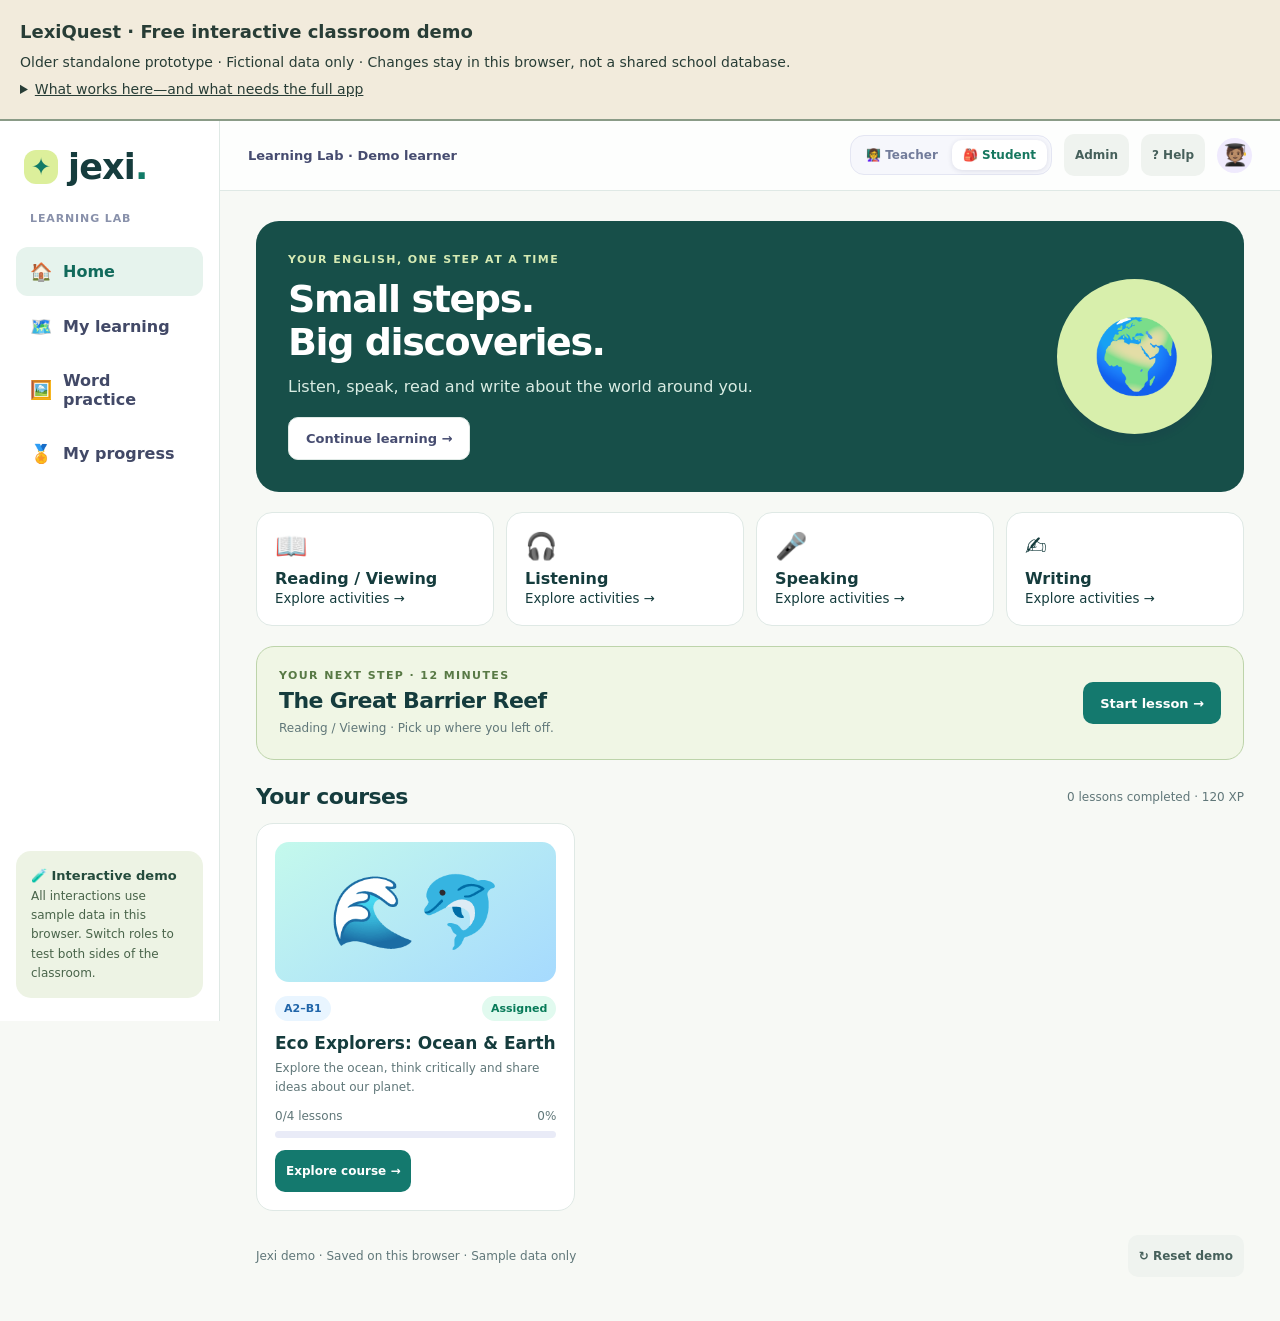
==== index.html @ af7727c8 "Publish standalone LexiQuest educational browser demo" ====
<!doctype html><html lang="en-AU"><head><meta charset="utf-8"><meta name="viewport" content="width=device-width,initial-scale=1"><title>LexiQuest · Free Classroom Demo</title><meta name="description" content="Explore a fictional LexiQuest classroom: create lessons, practise reading and review sample work. Browser-only educational prototype."><meta http-equiv="Content-Security-Policy" content="default-src 'self'; script-src 'self' 'unsafe-inline'; style-src 'self' 'unsafe-inline'; img-src 'self' data:; connect-src 'none'; object-src 'none'; base-uri 'none'; form-action 'none'"><meta name="referrer" content="no-referrer"><link rel="icon" href="data:,"><style>
:root{--ink:#161a42;--muted:#727898;--accent:#6854ed;--lav:#f1edff;--edge:#e8eaf5;--green:#17a67b;--card:#fff;--bg:#f6f8ff;--orange:#f4a640}*{box-sizing:border-box}body{font-family:Inter,ui-sans-serif,system-ui,-apple-system,Segoe UI,Arial,sans-serif;color:var(--ink);background:var(--bg);margin:0}button,input,select,textarea{font:inherit}button{cursor:pointer}button:focus-visible,input:focus-visible,textarea:focus-visible,select:focus-visible{outline:3px solid #9889ff;outline-offset:2px}h1,h2,h3,p{margin:0}h1{font-size:clamp(25px,3vw,36px);line-height:1.14;letter-spacing:-1.2px}h2{font-size:22px;letter-spacing:-.6px}h3{font-size:16px}p{line-height:1.53}.shell{max-width:1340px;min-height:680px;margin:0 auto;display:grid;grid-template-columns:225px minmax(0,1fr);background:#f8f9fe}.sidebar{background:white;border-right:1px solid var(--edge);padding:23px 16px;display:flex;flex-direction:column;gap:22px;min-height:700px}.brand{display:flex;align-items:center;gap:10px;padding:3px 8px}.brandlogo{width:34px;height:34px;display:grid;place-items:center;border-radius:12px;background:linear-gradient(145deg,#5f51fa,#a882ff);color:white;font-weight:900;font-size:24px}.brand strong{font-size:20px;letter-spacing:-.85px}.brand span{color:var(--accent)}.tag{font-size:11px;font-weight:800;letter-spacing:.08em;color:#8991ab;text-transform:uppercase;padding:0 14px}.nav{display:flex;flex-direction:column;gap:6px}.navbtn{width:100%;border:0;background:transparent;color:#424967;border-radius:12px;text-align:left;padding:12px 13px;font-weight:650;display:flex;align-items:center;gap:11px}.navbtn span{font-size:18px}.navbtn.active{background:var(--lav);color:#5444d9}.sidefoot{margin-top:auto;border-radius:15px;padding:15px;background:linear-gradient(160deg,#edf7ff,#eeeaff);font-size:12px;line-height:1.6;color:#595c84}.sidefoot strong{font-size:13px;color:#30346c}.main{min-width:0}.topbar{height:70px;background:#fff;border-bottom:1px solid var(--edge);display:flex;align-items:center;justify-content:space-between;gap:10px;padding:12px 28px}.topname{font-weight:700;color:#464c70}.rolezone{display:flex;align-items:center;gap:12px}.switch{display:flex;gap:3px;padding:4px;border:1px solid #e4e6f3;border-radius:14px;background:#f6f7fc}.switch button{border:0;background:transparent;border-radius:10px;padding:8px 11px;font-size:12px;font-weight:800;color:#727c9b}.switch button.on{background:white;box-shadow:0 1px 5px #20224f1f;color:var(--accent)}.avatar{background:#efeafd;border-radius:50%;width:35px;height:35px;display:grid;place-items:center;font-size:21px}.content{padding:25px 28px 42px}.sub{color:var(--muted);font-size:13px;margin-top:7px}.sectionhead{display:flex;justify-content:space-between;align-items:center;gap:10px;margin:24px 0 14px}.pill{display:inline-flex;gap:5px;align-items:center;font-size:11px;font-weight:850;border-radius:999px;padding:6px 9px;background:#f0edff;color:#5e4fdb}.pill.green{background:#e1faef;color:#087b59}.pill.orange{background:#fff2d6;color:#9b640c}.pill.blue{background:#e9f5ff;color:#2166aa}.btn{border:0;border-radius:12px;background:var(--accent);color:white;font-weight:800;padding:12px 16px;font-size:13px;display:inline-flex;gap:7px;align-items:center;justify-content:center}.btn.secondary{color:#534ac6;background:#ebe8ff}.btn.ghost{color:#595c87;background:#f0f2fa}.btn.plain{background:white;color:#464c70;border:1px solid var(--edge)}.btn.green{background:#16ad82}.btn.small{padding:9px 11px;font-size:12px;border-radius:10px}.btn:disabled{opacity:.5;cursor:not-allowed}.actions{display:flex;align-items:center;gap:7px;flex-wrap:wrap}.grid{display:grid;grid-template-columns:repeat(3,minmax(0,1fr));gap:15px}.grid.two{grid-template-columns:repeat(2,minmax(0,1fr))}.card{background:white;border:1px solid var(--edge);border-radius:20px;padding:18px;box-shadow:0 6px 16px #19245707}.hero{display:grid;grid-template-columns:1fr auto;gap:16px;align-items:center;overflow:hidden;min-height:193px;padding:26px 30px;border-radius:22px;background:linear-gradient(110deg,#5446cd,#6a68fa 56%,#8c9fff);color:white;position:relative}.hero h1{max-width:520px}.hero p{color:#e9eaff;margin:10px 0 18px;max-width:480px}.hero.art{background:linear-gradient(105deg,#075e80,#2379ae 60%,#70c2d5)}.hero .scene{font-size:80px;letter-spacing:-17px;filter:drop-shadow(0 8px 2px #2023531a);padding-right:13px}.metrics{display:grid;grid-template-columns:repeat(4,minmax(0,1fr));gap:12px;margin-top:15px}.metric{padding:16px;background:white;border:1px solid var(--edge);border-radius:17px}.metric strong{display:block;font-size:24px;letter-spacing:-.8px;margin-top:8px}.metric small{font-size:12px;color:var(--muted)}.c-visual{height:122px;border-radius:14px;display:flex;justify-content:center;align-items:center;font-size:70px;gap:4px;margin-bottom:14px;overflow:hidden}.c-visual.marine{background:linear-gradient(145deg,#c4f9ec,#a6dafe)}.c-visual.city{background:linear-gradient(145deg,#ffe7bf,#fdd3e2)}.c-visual.space{background:linear-gradient(145deg,#cbd2ff,#e1c4f5)}.c-visual.jungle{background:linear-gradient(145deg,#cbf6c8,#acf1f6)}.course-card h3{font-size:17px}.course-card p{font-size:12px;color:var(--muted);margin:6px 0 13px;min-height:36px}.bar{height:7px;border-radius:9px;background:#e9ebf7;overflow:hidden}.bar span{display:block;height:100%;background:linear-gradient(90deg,#20c39a,#5ed9c2);border-radius:9px}.row{display:flex;align-items:center;justify-content:space-between;gap:12px}.stack{display:flex;flex-direction:column;gap:12px}.unit{padding:16px 18px;border-radius:17px;background:white;border:1px solid var(--edge)}.unithead{display:flex;align-items:center;justify-content:space-between;gap:10px}.lessonrow{display:flex;align-items:center;gap:12px;padding:12px 0;border-top:1px solid #eff0f8}.lessonrow:first-of-type{margin-top:10px}.glyph{width:43px;height:43px;border-radius:13px;background:#f0ecff;display:grid;place-items:center;font-size:23px;flex:none}.lessonrow .meta{flex:1;min-width:0}.meta strong{display:block;font-size:13px}.meta small{font-size:11px;color:var(--muted)}.field{display:flex;flex-direction:column;gap:5px;font-size:12px;color:#434c76;font-weight:800}.field input,.field select,.field textarea{width:100%;border:1px solid #dfe3f0;border-radius:11px;background:white;color:#182044;padding:10px 11px;min-height:41px;font-weight:500}.field textarea{min-height:110px;resize:vertical;line-height:1.55}.formgrid{display:grid;grid-template-columns:repeat(2,minmax(0,1fr));gap:13px}.field.wide{grid-column:1/-1}.notice{background:#edf8ff;border:1px solid #c9eafb;padding:12px 15px;border-radius:12px;font-size:12px;color:#2f6282;line-height:1.55}.notice.warn{background:#fff8ea;border-color:#fee7b8;color:#8c622e}.answer{width:100%;display:flex;align-items:center;gap:12px;text-align:left;border:1.5px solid #e4e6f2;background:white;padding:13px;border-radius:13px;color:#353d69;font-weight:600}.answer.active{border-color:#6854ed;background:#f2efff}.answer.done.good{border-color:#0eaa80;background:#dff9ef}.answer.done.bad{border-color:#e78b83;background:#fff0ef}.letter{width:28px;height:28px;display:grid;place-items:center;background:#f1f1f9;border-radius:9px;flex:none;font-size:12px;font-weight:900}.reading{background:#fff;border:1px solid var(--edge);border-radius:19px;padding:22px;font-size:15px;line-height:1.9;color:#3d4568}.reading p{margin-top:12px}.skilltag{font-size:11px;color:#747a95;font-weight:800}.timeline{display:flex;gap:7px;align-items:center;flex-wrap:wrap}.node{display:flex;align-items:center;gap:8px;padding:8px;border-radius:12px;background:#f6f6ff;font-size:12px;font-weight:700}.node .number{width:23px;height:23px;display:grid;place-items:center;border-radius:50%;background:#ccc7ff;color:#3f339f}.node.complete .number{background:#3ac995;color:white}.vocab{border:0;background:white;border-radius:16px;box-shadow:0 4px 12px #14234a08;padding:10px;text-align:center;min-height:145px;display:flex;flex-direction:column;align-items:center;gap:8px;color:#242e57}.vocab .pic{font-size:60px;width:100%;border-radius:12px;display:grid;place-items:center;height:95px;background:linear-gradient(145deg,#e2fbf7,#f0eaff)}.vocab strong{font-size:13px}.vocab:focus-visible{outline:3px solid #8e87ff}.choiceWords{display:grid;grid-template-columns:repeat(2,minmax(0,1fr));gap:9px}.matchwrap{display:grid;grid-template-columns:1fr 1fr;gap:18px}.matchwrap button{width:100%;margin-bottom:9px}.matchwrap .vocab{height:98px;min-height:98px}.matchwrap .vocab .pic{font-size:45px;height:65px}.matchwrap button.selected{outline:3px solid #7d6cf7;background:#efeaff}.matchwrap button.matched{opacity:.45;pointer-events:none}.feedback{padding:15px;border-radius:14px;background:#e6faf0;color:#087654;border:1px solid #c3f1d8;font-weight:700;font-size:13px}.feedback.warn{background:#fff4e9;border-color:#ffe0b8;color:#925514}.tablewrap{overflow:auto}.datatable{border-collapse:collapse;width:100%;font-size:12px}.datatable td,.datatable th{text-align:left;padding:11px;border-bottom:1px solid #edf0f7}.datatable th{color:#8891ae;font-size:11px}.blank{padding:26px;text-align:center;border-radius:17px;background:#f6f8ff;color:var(--muted);font-size:13px}.banner{padding:13px 16px;border-radius:14px;background:#fff7e9;border:1px solid #ffe4b8;color:#95682f;font-size:12px;line-height:1.55;margin-bottom:17px}.smalltext{font-size:12px;color:var(--muted)}.demoGuide{padding:13px 16px;background:#eaf9f3;color:#16684b;border-radius:14px;font-size:13px;margin-bottom:15px}.lesson-columns{grid-template-columns:minmax(0,1.1fr) minmax(0,1fr)}.showmobile{display:none}@media(max-width:900px){.lesson-columns{grid-template-columns:minmax(0,1fr)}.shell{grid-template-columns:minmax(0,1fr);width:100%;max-width:100vw}.topname{min-width:0;overflow:hidden;text-overflow:ellipsis;white-space:nowrap}.sidebar,.main,.topbar,.content{min-width:0}.sidebar{min-height:unset;padding:11px 15px;gap:8px}.sidebar .brand{display:none}.sidebar .tag,.sidebar .sidefoot{display:none}.nav{flex-direction:row;overflow-x:auto;gap:5px}.navbtn{white-space:nowrap;width:auto;padding:10px}.topbar{padding:10px 15px;height:auto;min-height:61px}.content{padding:18px 15px}.grid{grid-template-columns:repeat(2,minmax(0,1fr))}.hero{padding:21px}.hero .scene{font-size:52px}.metrics{grid-template-columns:repeat(2,minmax(0,1fr))}}@media(max-width:520px){.grid,.grid.two,.formgrid{grid-template-columns:1fr}.hero{grid-template-columns:1fr}.hero .scene{display:none}.switch button{padding:7px}.topname{font-size:12px}.content{padding:15px 12px}.metric{padding:12px}.sectionhead{align-items:flex-start}.matchwrap{gap:8px}.rolezone{gap:7px}.topbar{padding:9px}.navbtn{font-size:12px}}@media(prefers-reduced-motion:reduce){*,*:before,*:after{scroll-behavior:auto!important;animation:none!important;transition:none!important}}

:root{--ink:#153c3d;--muted:#607779;--accent:#14796e;--lav:#e1f2ec;--edge:#dfe9e5;--bg:#f4f7f3}body{background:#edf2ed}.shell{max-width:1600px;min-height:100vh;background:#f7f9f5;grid-template-columns:220px minmax(0,1fr)}.sidebar{background:#fff;position:sticky;top:0;height:100vh;min-height:0}.brand strong{font-size:35px}.brandlogo{background:#dcef9b;color:#244d42;border-radius:12px}.brand span{color:#117b67}.navbtn.active{color:#116a5b;background:#e6f3ed}.navbtn{padding:14px}.content{max-width:1250px;margin:auto;padding:30px 36px}.topbar{background:#ffffffc9}.card,.unit,.metric{box-shadow:none;border-radius:17px}.hero,.hero.art{background:#174f49;border-radius:23px;min-height:235px;padding:32px}.hero h1{font-size:38px;max-width:570px;letter-spacing:-1.4px}.hero p{color:#d9ece3}.hero .scene{background:#d8efac;border-radius:50%;width:155px;height:155px;display:grid;place-items:center;font-size:72px;letter-spacing:-17px}.btn{border-radius:10px;padding:13px 17px;min-height:42px}.btn.secondary{background:#e4f1e9;color:#175f50}.btn.ghost{background:#eff3ef;color:#46605b}.btn.green{background:#197b64}.pill{background:#e8eee1;color:#416041}.course-card{overflow:hidden}.c-visual{height:140px}.sub{font-size:14px}.answer{margin-bottom:9px}.answer.active{background:#e9f6ec;border-color:#208471}.metric strong{font-size:27px}.sidefoot{background:#edf3e4;color:#49644a}.sidefoot strong{color:#244b3c}.switch button.on{color:#16775f}.learning-next{margin:20px 0;padding:22px;border:1px solid #bdd4aa;background:#f0f6e5;border-radius:18px}.learning-next h2{margin:6px 0}.skill-grid{display:grid;grid-template-columns:repeat(4,1fr);gap:12px;margin:20px 0}.skill-card{padding:18px;border:1px solid var(--edge);border-radius:16px;background:white;text-align:left;color:var(--ink)}.skill-card b{display:block;margin-top:8px}.skill-card span{font-size:26px}.audio-panel{padding:16px;margin-top:15px;border-radius:14px;background:#edf3e8}.audio-panel select{max-width:100%}.topname{font-size:13px}.help-dialog{max-width:570px;border:0;border-radius:22px;padding:28px;box-shadow:0 20px 70px #1235}.help-dialog::backdrop{background:#132d3a80}.help-dialog li{margin:15px 0;line-height:1.5}.reading.big{font-size:20px}.admin-form{margin:20px 0}.rolezone{flex-wrap:wrap}.bread{font-size:12px;color:#647b70;margin-bottom:17px}.filter{margin:16px 0;max-width:430px}button:hover{filter:brightness(.97)}.step-label{font-size:11px;letter-spacing:1.4px;font-weight:800;color:#587945;text-transform:uppercase}@media(max-width:900px){.shell{grid-template-columns:1fr}.sidebar{position:static;height:auto}.content{padding:20px}.hero h1{font-size:30px}.skill-grid{grid-template-columns:repeat(2,1fr)}.topbar{flex-wrap:wrap}.rolezone{gap:4px}.hero .scene{width:110px;height:110px;font-size:50px}}@media(max-width:520px){.content{padding:16px}.hero{padding:23px}.hero .scene{display:none}.rolezone{width:100%;justify-content:space-between}.hero h1{font-size:28px}.row{flex-wrap:wrap}.skill-card{padding:13px}} 
</style></head><body><header class="pages-notice"><strong>LexiQuest · Free interactive classroom demo</strong><p>Older standalone prototype · Fictional data only · Changes stay in this browser, not a shared school database.</p><details><summary>What works here—and what needs the full app</summary><p>Try Student, Teacher and Admin modes, create lessons, complete activities, assign courses and review sample work. Role switching is a simulation, not secure sign-in.</p><p>This version does not include the newer guided-paragraph reader, Listening Lab podcasts, translated Conversation or Live Arena. Real accounts, cross-device results, live multiplayer, recording uploads and premium AI voices require the separate server-backed app.</p><p>Do not enter real student names, passwords, private articles or recordings. Device narration depends on your browser and installed voices; some device voices may use online processing. GitHub may log visits. Reset demo clears this demo's saved browser data.</p></details></header><style>.pages-notice{padding:18px max(20px,calc((100vw - 1280px)/2));background:#f2ebdc;color:#283d36;border-bottom:2px solid #8a9b87;font:14px/1.55 system-ui,sans-serif}.pages-notice strong{font-size:18px}.pages-notice p{margin:6px 0}.pages-notice summary{cursor:pointer;text-decoration:underline}.pages-notice details{max-width:1000px}.pages-notice summary:focus-visible{outline:3px solid #335e4e;outline-offset:3px}</style><div id="app"></div><script>
(()=>{
const root=document.getElementById('app');const key='jexi-learning-demo-v2';const newId=()=>Math.random().toString(36).slice(2,10);const safe=s=>String(s??'').replace(/[&<>"']/g,c=>({'&':'&amp;','<':'&lt;','>':'&gt;','"':'&quot;',"'":'&#39;'}[c]));
const strand={reading:{icon:'📖',name:'Reading / Viewing',color:'#e7e8ff'},listening:{icon:'🎧',name:'Listening',color:'#e2f6ff'},speaking:{icon:'🎤',name:'Speaking',color:'#ffe5ed'},writing:{icon:'✍️',name:'Writing',color:'#fff0d9'}};
const initial=()=>({role:'student',view:'home',courseId:'eco',editorId:null,createCourse:false,createUnit:false,lessonId:null,choice:null,submittedFeedback:'',showTranscript:false,flashIndex:0,flip:false,matchWord:null,matchDone:[],matchMessage:'',xp:120,courses:[{id:'eco',title:'Eco Explorers: Ocean & Earth',level:'A2–B1',description:'Explore the ocean, think critically and share ideas about our planet.',theme:'marine',art:'🌊🐬',published:true,assigned:true,due:'',units:[{id:'sea',title:'Discover the Blue Planet',lessons:[{id:'reef',title:'The Great Barrier Reef',strand:'reading',minutes:12,body:'The Great Barrier Reef is off the coast of Queensland, Australia. It is home to thousands of different marine animals. Coral reefs provide food and shelter for fish and other sea creatures. However, pollution and rising sea temperatures can damage coral. Communities and scientists are working together to protect this important habitat.',question:'Why is the Great Barrier Reef important to sea animals?',options:['It provides food and shelter.','It makes the ocean colder.','It contains many roads.','It prevents all storms.'],answer:0,source:'Teacher-written sample'},{id:'listen',title:'Ocean News: Listen & Respond',strand:'listening',minutes:8,body:'Good morning, this is Ocean News. A group of local students helped clean a beach on Saturday. They collected plastic bottles and bags. The students hope to protect turtles and seabirds. They plan to return next month with more volunteers.',question:'What did the students collect?',options:['Plastic bottles and bags.','Books and computers.','Shells for a museum.','Fish for dinner.'],answer:0,source:'Teacher-written sample'}]},{id:'voices',title:'Speak Up for Our World',lessons:[{id:'speak',title:'Pitch an Ocean Solution',strand:'speaking',minutes:10,body:'Imagine your school wants to reduce plastic waste. Prepare a one-minute spoken recommendation. Say what should change, give two reasons and explain how students can help. Practise aloud with a partner or teacher.',question:'What would you recommend to reduce plastic waste?',options:[],answer:0,source:'Teacher-written sample'},{id:'write',title:'Write a Persuasive Message',strand:'writing',minutes:15,body:'Write 80–120 words to persuade a friend to protect marine life. Include your main idea, at least two reasons, an example and a concluding sentence.',question:'Write your message below.',options:[],answer:0,source:'Teacher-written sample'}]}]},{id:'town',title:'Everyday English: Around Town',level:'A1–A2',description:'Public transport, asking for directions and everyday communication.',theme:'city',art:'🚆🏙️',published:false,assigned:false,due:'',units:[{id:'townu',title:'Finding Your Way',lessons:[{id:'transport',title:'Read a Transport Notice',strand:'reading',minutes:8,body:'The city bus leaves the station at 8:30 in the morning. Please wait behind the yellow line. Tickets are available at the machine. Ask the driver if you need help.',question:'Where can passengers buy tickets?',options:['At the ticket machine.','Inside a supermarket.','On a school desk.','At the swimming pool.'],answer:0,source:'Teacher-written sample'}]}]}],results:[],vocabSeen:[],feedback:null});
let s=initial();try{const x=JSON.parse(localStorage.getItem(key));if(x&&Array.isArray(x.courses)){s={...initial(),...x,role:'student',view:'home',choice:null,editorId:null}}}catch{}
const store=()=>{try{localStorage.setItem(key,JSON.stringify({...s,choice:null,editorId:null,createCourse:false,createUnit:false,submittedFeedback:''}))}catch{}};
const activeCourse=()=>s.courses.find(x=>x.id===s.courseId)||s.courses[0];const flat=c=>c.units.flatMap(u=>u.lessons.map(l=>({...l,unitId:u.id,unitTitle:u.title})));const activeLesson=()=>s.courses.flatMap(flat).find(l=>l.id===s.lessonId);const rFor=id=>s.results.find(r=>r.lessonId===id);const countLessons=()=>s.courses.reduce((sum,c)=>sum+flat(c).length,0);const assigned=()=>s.courses.filter(c=>c.assigned&&c.published);const doneCount=()=>s.results.filter(r=>r.kind==='quiz'||r.kind==='submission').length;
const pill=(x,cls='')=>`<span class="pill ${cls}">${x}</span>`;
let navItems=()=>s.role==='teacher'?[['dashboard','🏠','Overview'],['courses','🧩','Course Studio'],['assign','📬','Assignments'],['reports','📊','Reports'],['vocab','🖼️','Visual Words']]:[['home','🏠','My Home'],['mycourses','🗺️','My Courses'],['vocab','🖼️','Picture Lab'],['progress','🏅','My Progress']];
function render(){store();root.innerHTML=`<div class="shell"><aside class="sidebar"><div class="brand"><span class="brandlogo">✦</span><strong>jexi<span>.</span></strong></div><div class="tag">${s.role==='teacher'?'Teacher studio':'Student adventure'}</div><nav class="nav" aria-label="Primary">${navItems().map(([id,icon,label])=>`<button class="navbtn ${s.view===id?'active':''}" data-action="nav" data-id="${id}"><span aria-hidden="true">${icon}</span>${label}</button>`).join('')}</nav><div class="sidefoot"><strong>🧪 Interactive demo</strong><div>All interactions use sample data in this browser. Switch roles to test both sides of the classroom.</div></div></aside><main class="main"><header class="topbar"><span class="topname">${s.role==='teacher'?'🏫 Year 9 EAL/D · Demo class':'✨ Your learning adventure'}</span><div class="rolezone"><div class="switch" aria-label="Switch demo role"><button class="${s.role==='teacher'?'on':''}" data-action="role" data-id="teacher">👩‍🏫 Teacher</button><button class="${s.role==='student'?'on':''}" data-action="role" data-id="student">🎒 Student</button></div><button class="btn ghost small" data-action="role" data-id="admin">Admin</button><button class="btn ghost small" data-action="help">? Help</button><span class="avatar" aria-hidden="true">${s.role==='teacher'?'👩🏽‍🏫':'🧑🏽‍🎓'}</span></div></header><div class="content">${page()}<div class="sectionhead"><small class="smalltext">LexiQuest interactive prototype · Not connected to real student accounts</small><button class="btn ghost small" data-action="reset">↻ Reset demo</button></div></div></main></div>`}
function page(){if(s.editorId!==null&&s.role==='teacher')return editor();if(s.lessonId!==null&&s.role==='student')return player();return s.role==='admin'?adminPage():s.role==='teacher'?({dashboard:teacherHome,courses:teacherCourses,assign:teacherAssign,reports:teacherReports,vocab:teacherVocab}[s.view]||teacherCourses)():({home:studentHome,mycourses:studentCourses,vocab:studentVocab,progress:studentProgress}[s.view]||studentHome)()}
function teacherHome(){return `<div class="hero"><div><h1>Build lessons that come alive.</h1><p>Turn real topics into reading, listening, speaking and writing missions—then see every learner's progress.</p><button class="btn plain" data-action="nav" data-id="courses">Open Course Studio →</button></div><div class="scene" aria-hidden="true">📘✨🎨</div></div><div class="metrics"><div class="metric"><small>Courses</small><strong>${s.courses.length}</strong></div><div class="metric"><small>Lessons</small><strong>${countLessons()}</strong></div><div class="metric"><small>Assigned</small><strong>${assigned().length}</strong></div><div class="metric"><small>Student submissions</small><strong>${s.results.filter(r=>r.kind!=='picture').length}</strong></div></div><div class="sectionhead"><h2>Quick start</h2></div><div class="grid"><div class="card"><div class="glyph">🧩</div><h3>Build a course</h3><p class="sub">Create units and import or write lessons.</p><button class="btn secondary small" data-action="nav" data-id="courses">Design a course</button></div><div class="card"><div class="glyph">📬</div><h3>Assign a course</h3><p class="sub">Publish a learning journey to your class.</p><button class="btn secondary small" data-action="nav" data-id="assign">Set assignments</button></div><div class="card"><div class="glyph">📊</div><h3>Assess learning</h3><p class="sub">Review quiz scores and teacher-marked work.</p><button class="btn secondary small" data-action="nav" data-id="reports">Open reports</button></div></div>`}
function courseTile(c,student=false){const count=flat(c).length;const complete=flat(c).filter(l=>!!rFor(l.id)).length;const prog=count?Math.round(complete/count*100):0;return `<div class="card course-card"><div class="c-visual ${safe(c.theme)}" aria-hidden="true">${safe(c.art)}</div><div class="row">${pill(safe(c.level),'blue')}${pill(c.assigned?'Assigned':c.published?'Published':'Draft',c.assigned?'green':'orange')}</div><h3 style="margin-top:12px">${safe(c.title)}</h3><p>${safe(c.description)}</p>${student?`<div class="row"><small class="smalltext">${complete}/${count} lessons</small><small class="smalltext">${prog}%</small></div><div class="bar" style="margin:8px 0 12px"><span style="width:${prog}%"></span></div>`:`<p class="smalltext" style="min-height:0">${c.units.length} units · ${count} lessons</p>`}<button class="btn ${student?'':'secondary'} small" data-action="${student?'openstudent':'opencourse'}" data-id="${safe(c.id)}">${student?'Explore course':'Edit course'} →</button></div>`}
function teacherCourses(){const c=activeCourse();return `<div class="row" style="flex-wrap:wrap"><div><h1>Course Studio</h1><p class="sub">Plan a complete, four-strand English learning journey.</p></div><button class="btn" data-action="togglecreate">＋ New course</button></div>${s.createCourse?`<section class="card" style="margin-top:18px"><h3>Create a course</h3><div class="formgrid" style="margin-top:15px"><label class="field">Course title<input id="courseTitle" placeholder="e.g. English for Everyday Life"></label><label class="field">Target level<select id="courseLevel"><option>A1–A2</option><option selected>A2–B1</option><option>B1–B2</option></select></label><label class="field wide">Brief description<input id="courseDesc" placeholder="What will learners achieve?"></label></div><div class="actions" style="margin-top:14px"><button class="btn" data-action="createcourse">Create course</button><button class="btn ghost" data-action="togglecreate">Cancel</button></div></section>`:''}<div class="sectionhead"><h2>Your courses</h2>${pill(s.courses.length+' total')}</div><div class="grid">${s.courses.map(c=>courseTile(c)).join('')}</div><div class="sectionhead"><h2>Editing: ${safe(c.title)}</h2><div class="actions">${pill(safe(c.level),'blue')}<button class="btn secondary small" data-action="newunit">＋ Add unit</button><button class="btn ${c.assigned?'ghost':'green'} small" data-action="assigncourse" data-id="${safe(c.id)}">${c.assigned?'Assigned ✓':'Publish & assign'}</button></div></div>${s.createUnit?`<div class="card" style="margin-bottom:13px"><label class="field">Unit title<input id="unitTitle" placeholder="e.g. Tell Your Story"></label><div class="actions" style="margin-top:10px"><button class="btn small" data-action="saveunit">Add unit</button><button class="btn ghost small" data-action="newunit">Cancel</button></div></div>`:''}<div class="stack">${c.units.map((u,i)=>`<div class="unit"><div class="unithead"><div><h3>Unit ${i+1} · ${safe(u.title)}</h3><p class="smalltext">${u.lessons.length} lesson${u.lessons.length!==1?'s':''}</p></div><button class="btn secondary small" data-action="newlesson" data-id="${safe(u.id)}">＋ Lesson</button></div>${u.lessons.map(l=>lessonRow(l,true)).join('')||'<p class="smalltext" style="margin-top:10px">Add the first lesson to this unit.</p>'}</div>`).join('')||'<div class="blank">Create a unit to start building lessons.</div>'}</div>`}
function lessonRow(l,teacher=false){const t=strand[l.strand]||strand.reading;const result=rFor(l.id);return `<div class="lessonrow"><div class="glyph" style="background:${t.color}">${t.icon}</div><div class="meta"><strong>${safe(l.title)}</strong><small>${t.name} · ${l.minutes||10} min${result?' · Completed ✓':''}</small></div>${teacher?`<button class="btn ghost small" data-action="editlesson" data-id="${safe(l.id)}">Edit →</button>`:`<button class="btn small ${result?'secondary':''}" data-action="startlesson" data-id="${safe(l.id)}">${result?'Review':'Start'} →</button>`}</div>`}
function teacherAssign(){return `<h1>Assign courses</h1><p class="sub">Publish a complete sequence of lessons to Year 9 EAL/D.</p><div class="banner" style="margin-top:18px">Assignment settings in this demo apply to the demonstration class. This demo uses one shared practice learner. Admin rosters are examples and do not create real accounts.</div><div class="stack">${s.courses.map(c=>`<div class="card"><div class="row" style="flex-wrap:wrap"><div><h3>${safe(c.art)} ${safe(c.title)}</h3><p class="sub">${flat(c).length} lessons · ${safe(c.level)} · ${c.assigned?'Visible to the student':'Not yet assigned'}</p></div>${pill(c.assigned?'Live in student view':'Draft',c.assigned?'green':'orange')}</div><div class="actions" style="margin-top:14px"><label class="field">Optional due date<input type="date" id="due-${safe(c.id)}" value="${safe(c.due||'')}"></label><button class="btn small ${c.assigned?'ghost':'green'}" data-action="assigncourse" data-id="${safe(c.id)}">${c.assigned?'Unassign course':'Publish & assign'}</button></div></div>`).join('')}</div>`}
function teacherReports(){const rr=s.results.filter(r=>r.kind!=='picture');const pending=rr.filter(r=>r.kind==='submission'&&!r.mark);const scored=rr.filter(r=>r.kind==='quiz');const pct=scored.length?Math.round(scored.reduce((a,r)=>a+r.score,0)/scored.length):0;return `<h1>Teacher reports</h1><p class="sub">One demonstration learner · class-scoped course evidence.</p><div class="metrics"><div class="metric"><small>Lesson attempts</small><strong>${rr.length}</strong></div><div class="metric"><small>Quiz accuracy</small><strong>${pct}%</strong></div><div class="metric"><small>Awaiting feedback</small><strong>${pending.length}</strong></div><div class="metric"><small>Picture practice</small><strong>${s.results.filter(r=>r.kind==='picture').length}</strong></div></div><div class="sectionhead"><h2>Student work and assessment</h2></div>${rr.length?rr.map(r=>{const l=s.courses.flatMap(flat).find(x=>x.id===r.lessonId);return `<div class="card" style="margin-bottom:12px"><div class="row"><div><h3>${strand[l?.strand]?.icon||'📖'} ${safe(l?.title||'Lesson')}</h3><p class="sub">${r.kind==='quiz'?'Auto-scored quiz · '+r.score+'%':'Submitted work · '+(r.mark?'Teacher marked':'Needs teacher feedback')}</p></div>${pill(r.kind==='quiz'?r.score+'%':r.mark||'Pending',r.kind==='quiz'||r.mark==='Achieved'?'green':'orange')}</div>${r.kind==='submission'?`<p style="font-size:13px;margin-top:13px;padding:13px;border-radius:12px;background:#f6f7ff;white-space:pre-wrap">${safe(r.text)}</p><label class="field" style="margin-top:12px">Teacher judgement<select id="mark-${safe(r.lessonId)}">${['Achieved','Developing','Needs support'].map(v=>`<option ${r.mark===v?'selected':''}>${v}</option>`).join('')}</select></label><label class="field" style="margin-top:10px">Evidence note<input id="note-${safe(r.lessonId)}" placeholder="Strengths, next steps, oral observation ..." value="${safe(r.note||'')}"></label><div class="actions" style="margin-top:12px"><button class="btn small" data-action="mark" data-id="${safe(r.lessonId)}">Save teacher judgement</button></div>${l?.strand==='speaking'?`<div class="notice warn" style="margin-top:10px">Typed reflection alone is not evidence of spoken language. Observe the oral task before marking speaking proficiency.</div>`:''}`:`<p class="smalltext" style="margin-top:10px">Selected: ${safe(l?.options[r.choice]||'')} · Correct: ${safe(l?.options[l?.answer]||'')} · ${r.score===100?'Correct':'Needs support'}</p>`}</div>`}).join(''):'<div class="blank">No student work yet. Switch to Student, complete a lesson, then return here to review it.</div>'}`}
const words=[['ocean','🌊','a very large area of salt water'],['habitat','🌳','the natural home of an animal or plant'],['coral','🪸','a sea animal that forms colourful reefs'],['protect','🛡️','to keep someone or something safe']];
function teacherVocab(){return `<h1>Visual Word Bank</h1><p class="sub">Teacher-approved visual cues help learners connect words with meaning.</p><div class="notice" style="margin:18px 0">This chat demo includes curated illustrations and student picture practice. These visual cues are included in this demo; custom uploads are not enabled.</div><div class="grid">${words.map(([w,im,meaning])=>`<div class="card"><div class="c-visual marine" style="font-size:61px">${im}</div><h3>${w}</h3><p class="sub">${meaning}</p>${pill('✓ Demo approved','green')}</div>`).join('')}</div>`}
function editor(){const c=activeCourse();const old=flat(c).find(l=>l.id===s.editorId);const isNew=!old;const l=old||{title:'',strand:'reading',minutes:10,body:'',question:'',options:['','','',''],answer:0,source:''};return `<div class="row"><div><h1>${isNew?'Create a lesson':'Edit lesson'}</h1><p class="sub">${safe(c.title)} · ${isNew?'New activity':'Teacher review & customization'}</p></div><button class="btn ghost" data-action="closeeditor">← Back to course</button></div><div class="notice" style="margin:18px 0">Paste article text, adapt it for your students, and review the question and answer key. URL retrieval and AI-generated drafts require the full backend; this in-chat editor stores pasted text only.</div><div class="card"><div class="formgrid"><label class="field">Lesson title<input id="edTitle" value="${safe(l.title)}" placeholder="e.g. Explore Perth Beaches"></label><label class="field">Language strand<select id="edStrand">${Object.entries(strand).map(([k,v])=>`<option value="${k}" ${l.strand===k?'selected':''}>${v.name}</option>`).join('')}</select></label><label class="field">Duration (minutes)<input id="edMinutes" type="number" min="1" max="120" value="${l.minutes}"></label><label class="field">Source URL (citation only in chat demo)<input id="edSource" placeholder="https://example.edu/article" value="${safe(l.source==='Teacher-written sample'?'':l.source)}"></label><label class="field wide">Lesson text / pasted article / speaking prompt<textarea id="edBody" style="min-height:185px" placeholder="Paste an article, transcript, speech prompt or writing instructions ...">${safe(l.body)}</textarea></label></div><div class="actions" style="margin:12px 0 18px"><button class="btn secondary small" data-action="sample">✨ Insert model article</button><button class="btn ghost small" data-action="draftquiz">🪄 Draft comprehension question</button></div><div class="notice warn" style="margin-bottom:15px">Question drafting here uses a basic local text template, not an AI service. Teacher review is required before use. For Speaking and Writing, the question field becomes the learner's response prompt.</div><div class="formgrid"><label class="field wide">Question / task prompt<input id="edQuestion" value="${safe(l.question)}" placeholder="What is the main idea?"></label>${[0,1,2,3].map(i=>`<label class="field">Answer ${'ABCD'[i]}<input id="edOpt${i}" value="${safe(l.options[i])}" placeholder="${'Option '+(i+1)}"></label>`).join('')}<label class="field">Correct choice (Listening/Reading)<select id="edAnswer">${[0,1,2,3].map(i=>`<option value="${i}" ${l.answer===i?'selected':''}>${'ABCD'[i]}</option>`).join('')}</select></label></div><div class="actions" style="margin-top:20px"><button class="btn green" data-action="savelesson">✓ Save lesson</button><button class="btn ghost" data-action="closeeditor">Cancel</button></div><p id="formError" class="smalltext" aria-live="polite" style="margin-top:12px"></p></div>`}
function studentHome(){return `<div class="hero art"><div><h1>Your next learning adventure starts here.</h1><p>Explore real stories, practise English skills, and unlock confidence with every mission.</p><button class="btn plain" data-action="nav" data-id="mycourses">Continue your quest →</button></div><div class="scene" aria-hidden="true">🌎🚀📚</div></div><div class="metrics"><div class="metric"><small>Your XP</small><strong>⚡ ${s.xp}</strong></div><div class="metric"><small>Lessons finished</small><strong>${doneCount()}</strong></div><div class="metric"><small>Active courses</small><strong>${assigned().length}</strong></div><div class="metric"><small>Picture words known</small><strong>${s.vocabSeen.length}</strong></div></div><div class="sectionhead"><h2>Your learning worlds</h2></div><div class="grid">${assigned().map(c=>courseTile(c,true)).join('')||'<div class="blank">Your teacher has not assigned a course yet.</div>'}<div class="card course-card"><div class="c-visual jungle" aria-hidden="true">🧠🎴</div>${pill('Practice','green')}<h3 style="margin-top:12px">Picture Word Lab</h3><p>Learn vocabulary using illustrations and a matching challenge.</p><button class="btn secondary small" data-action="nav" data-id="vocab">Play a game →</button></div></div>`}
function studentCourses(){return `<h1>My learning paths</h1><p class="sub">Complete lessons in all four English language strands.</p>${assigned().length?`<div class="grid" style="margin-top:18px">${assigned().map(c=>courseTile(c,true)).join('')}</div>`:'<div class="blank" style="margin-top:18px">No course assigned. Switch to the Teacher view and publish one.</div>'}${s.courseId&&assigned().some(c=>c.id===s.courseId)?studentCourseDetail(activeCourse()):''}`}
function studentCourseDetail(c){const ls=flat(c);return `<div class="sectionhead"><h2>🗺️ ${safe(c.title)} · Journey</h2>${pill(ls.filter(l=>rFor(l.id)).length+'/'+ls.length+' finished','green')}</div><div class="timeline" style="margin-bottom:15px">${ls.map((l,i)=>`<span class="node ${rFor(l.id)?'complete':''}"><span class="number">${rFor(l.id)?'✓':i+1}</span>${strand[l.strand]?.icon} ${safe(l.title)}</span>`).join('')}</div><div class="stack">${c.units.map((u,i)=>`<div class="unit"><div class="unithead"><h3>Unit ${i+1} · ${safe(u.title)}</h3>${pill(u.lessons.length+' lessons')}</div>${u.lessons.map(l=>lessonRow(l)).join('')}</div>`).join('')}</div>`}
function player(){const l=activeLesson();if(!l)return `<div class="blank">Lesson not found. <button class="btn" data-action="closeplayer">Back</button></div>`;const r=rFor(l.id);const quiz=['reading','listening'].includes(l.strand);const done=!!r;return `<div class="row" style="margin-bottom:16px"><div><div class="actions" style="margin-bottom:8px">${pill(strand[l.strand].icon+' '+strand[l.strand].name,'blue')}${pill((l.minutes||10)+' min')}</div><h1>${safe(l.title)}</h1><p class="sub">Learn · Practise · Get feedback</p></div><button class="btn ghost" data-action="closeplayer">← My courses</button></div><div class="grid two lesson-columns"><section><div class="reading"><div style="font-size:35px">${strand[l.strand].icon} ${l.strand==='reading'?'🌊':l.strand==='listening'?'📻':l.strand==='speaking'?'💬':'📝'}</div><h2 style="margin-top:10px">${l.strand==='listening'?'Listen to the story':l.strand==='reading'?'Read this passage':'Your task'}</h2>${l.strand==='listening'?`<div class="actions" style="margin-top:13px"><button class="btn small" data-action="speak">▶ Play audio</button><button class="btn ghost small" data-action="transcript">${s.showTranscript?'Hide':'Show'} transcript</button></div>${s.showTranscript?`<p>${safe(l.body)}</p>`:`<p class="smalltext">Listen first, then answer the question. Use the transcript if you need reading support.</p>`}`:`<p>${safe(l.body)}</p>`}</div><div class="notice" style="margin-top:12px">💡 ${l.strand==='writing'?'Plan → write → reread → improve.':l.strand==='speaking'?'Practise speaking aloud. Your teacher judges spoken language from observation, not from typed notes.':l.strand==='listening'?'Listen for the main ideas and important details.':'Look for evidence in the text before choosing an answer.'}</div></section><section class="card"><div class="row"><h2>${quiz?'Check your understanding':'Your response'}</h2>${pill(quiz?'MCQ challenge':'Practice task')}</div><p style="margin:15px 0;font-size:14px;font-weight:750">${safe(l.question)}</p>${quiz?`${l.options.map((x,i)=>`<button class="answer ${s.choice===i?'active':''} ${done?'done '+(i===l.answer?'good':i===r.choice?'bad':''):''}" data-action="pick" data-id="${i}" ${done?'disabled':''}><span class="letter">${'ABCD'[i]}</span>${safe(x||'Option '+(i+1))}</button>`).join('')}${done?`<div class="feedback" style="margin-top:13px">${r.score===100?'🎉 Correct! +20 XP':'Good attempt. Review the text and try another lesson.'} · Score ${r.score}%</div>`:`<button class="btn" style="margin-top:14px;width:100%" data-action="submitquiz" ${s.choice===null?'disabled':''}>Submit answer →</button>`}`:`${done?`<div class="feedback">✓ Response submitted${r.mark?' · '+safe(r.mark):' · Awaiting teacher feedback'}</div>${r.note?`<div class="notice" style="margin-top:12px"><strong>Teacher feedback</strong><p>${safe(r.note)}</p></div>`:''}<p class="sub" style="white-space:pre-wrap">${safe(r.text)}</p>`:`<label class="field">${l.strand==='speaking'?'Optional practice notes (not a speech recording)':'Your writing'}<textarea id="studentResponse" placeholder="${l.strand==='speaking'?'List what you plan to say aloud...':'Write your response here...'}" style="min-height:150px"></textarea></label><button class="btn" data-action="submitresponse" style="margin-top:13px">Submit to teacher →</button>`}`}<div class="actions" style="margin-top:14px"><button class="btn ghost small" data-action="closeplayer">Return to course</button></div></section></div>`}
function studentVocab(){const word=words[s.flashIndex%words.length];return `<h1>Picture Word Lab</h1><p class="sub">Learn vocabulary with visuals, then test yourself with picture matching.</p><div class="grid two" style="margin-top:18px"><section class="card"><div class="row"><h2>🪄 Visual flashcards</h2>${pill((s.flashIndex%words.length+1)+' / '+words.length)}</div><button class="vocab" data-action="flip" style="min-height:245px;width:100%;margin:16px 0"><span class="pic" style="font-size:100px;height:155px">${word[1]}</span><strong style="font-size:20px">${s.flip?safe(word[2]):safe(word[0])}</strong><span class="smalltext">Tap to ${s.flip?'see the word':'reveal the meaning'}</span></button><div class="actions"><button class="btn secondary" data-action="nextcard">Next card →</button><button class="btn green" data-action="known" data-id="${safe(word[0])}">✓ I know this</button></div></section><section class="card"><div class="row"><h2>🎮 Picture matching</h2>${pill(s.matchDone.length+'/4 pairs','green')}</div><p class="sub" style="margin:10px 0 14px">Select a word on the left, then its picture on the right.</p><div class="matchwrap"><div>${['coral','habitat','protect','ocean'].map(w=>`<button class="answer ${s.matchWord===w?'selected':''} ${s.matchDone.includes(w)?'matched':''}" data-action="matchword" data-id="${w}" style="padding:10px">${safe(w)}</button>`).join('')}</div><div>${[['🛡️','protect'],['🪸','coral'],['🌊','ocean'],['🌳','habitat']].map(([em,w])=>`<button class="vocab ${s.matchDone.includes(w)?'matched':''}" data-action="matchpic" data-id="${w}"><span class="pic">${em}</span></button>`).join('')}</div></div>${s.matchMessage?`<div class="feedback ${s.matchMessage.startsWith('Try')?'warn':''}" style="margin-top:11px" role="status">${safe(s.matchMessage)}</div>`:''}<div class="actions" style="margin-top:12px"><button class="btn ghost small" data-action="resetmatch">Restart game</button></div></section></div>`}
function studentProgress(){const quiz=s.results.filter(r=>r.kind==='quiz');const avg=quiz.length?Math.round(quiz.reduce((a,r)=>a+r.score,0)/quiz.length):0;return `<h1>My progress</h1><p class="sub">Celebrate what you've practised—and see your next step.</p><div class="metrics"><div class="metric"><small>XP earned</small><strong>⚡ ${s.xp}</strong></div><div class="metric"><small>Lessons complete</small><strong>${doneCount()}</strong></div><div class="metric"><small>Quiz average</small><strong>${avg}%</strong></div><div class="metric"><small>Picture words</small><strong>${s.vocabSeen.length}</strong></div></div><div class="sectionhead"><h2>Your four English strands</h2></div><div class="grid two">${Object.entries(strand).map(([k,v])=>{const ns=s.results.filter(r=>s.courses.flatMap(flat).some(l=>l.id===r.lessonId&&l.strand===k));return `<div class="card"><div class="row"><h3>${v.icon} ${v.name}</h3>${pill(ns.length+' activities')}</div><div class="bar" style="margin-top:14px"><span style="width:${Math.min(100,ns.length*33)}%"></span></div></div>`}).join('')}</div><div class="notice" style="margin-top:17px">These are practice measures, not official CEFR or WA EAL/D proficiency ratings. Speaking requires observed oral-language evidence, and writing requires teacher judgement.</div>`}
function notice(msg,alert=false){const node=document.createElement('div');node.setAttribute('role','status');node.className='feedback '+(alert?'warn':'');node.textContent=msg;node.style.margin='10px 0';const target=root.querySelector('.content');target?.prepend(node);setTimeout(()=>node.remove(),4500)}
function get(id){return root.querySelector('#'+id)?.value||''}function editorError(msg){const n=root.querySelector('#formError');if(n){n.textContent=msg;n.style.color='#c3543e'}}
root.addEventListener('click',e=>{const el=e.target.closest('[data-action]');if(!el)return;const act=el.dataset.action,id=el.dataset.id;const c=activeCourse();if(act==='role'){s.role=id;s.view=id==='teacher'?'dashboard':id==='admin'?'people':'home';s.lessonId=null;s.editorId=null;s.choice=null;render();return}
if(act==='nav'){s.view=id;s.lessonId=null;s.editorId=null;s.createCourse=false;s.createUnit=false;render();return}
if(act==='reset'){s=initial();render();return}
if(act==='togglecreate'){s.createCourse=!s.createCourse;render();return}
if(act==='createcourse'){const title=get('courseTitle').trim();if(!title){notice('Enter a course title first.',true);return}const id=newId();const nc={id,title,level:get('courseLevel'),description:get('courseDesc')||'Custom teacher course',theme:'space',art:'🚀📘',published:false,assigned:false,due:'',units:[]};s.courses.push(nc);s.courseId=id;s.createCourse=false;render();return}
if(act==='opencourse'){s.courseId=id;s.createUnit=false;render();return}
if(act==='newunit'){s.createUnit=!s.createUnit;render();return}
if(act==='saveunit'){const title=get('unitTitle').trim();if(!title){notice('Enter a unit title.',true);return}c.units.push({id:newId(),title,lessons:[]});s.createUnit=false;render();return}
if(act==='newlesson'){s.selectedUnit=id;s.editorId='new';render();return}
if(act==='editlesson'){s.editorId=id;render();return}
if(act==='closeeditor'){s.editorId=null;render();return}
if(act==='sample'){root.querySelector('#edTitle').value='Explore Our Oceans';root.querySelector('#edBody').value='The ocean covers most of Earth. It is home to whales, fish and coral reefs. Many animals depend on clean water to survive. Plastic pollution can harm sea animals. People can help by using fewer disposable plastic products.';root.querySelector('#edQuestion').value='Why should people reduce plastic waste?';['To protect sea animals.','To make beaches dirtier.','To build more roads.','To remove all clouds.'].forEach((t,i)=>root.querySelector('#edOpt'+i).value=t);root.querySelector('#edAnswer').value='0';notice('Model text and editable question inserted. Review before assigning.');return}
if(act==='draftquiz'){const content=get('edBody').trim();if(content.length<35){editorError('Paste at least a few sentences first.');return}const sentence=content.match(/[^.!?]+[.!?]/)?.[0]?.trim()||content.slice(0,110);root.querySelector('#edQuestion').value='Which statement is supported by the text?';[sentence.slice(0,145),'The article says the opposite of its main point.','The text is only about a television programme.','Nothing in the passage concerns this topic.'].forEach((t,i)=>root.querySelector('#edOpt'+i).value=t);root.querySelector('#edAnswer').value='0';notice('Basic draft question created. Review and replace weak distractors before assigning.');return}
if(act==='savelesson'){const title=get('edTitle').trim(),body=get('edBody').trim(),q=get('edQuestion').trim(),sk=get('edStrand'),opts=[0,1,2,3].map(i=>get('edOpt'+i).trim());if(!title||!body||!q){editorError('Title, text and question/prompt are required.');return}if(['reading','listening'].includes(sk)&&opts.some(x=>!x)){editorError('Listening and reading need all four answer choices.');return}const obj={id:s.editorId==='new'?newId():s.editorId,title,strand:sk,minutes:Number(get('edMinutes'))||10,body,question:q,options:opts,answer:Number(get('edAnswer'))||0,source:get('edSource').trim()||'Teacher-authored'};if(s.editorId==='new'){const u=c.units.find(u=>u.id===s.selectedUnit)||c.units[0];if(!u){editorError('Add a unit before creating a lesson.');return}u.lessons.push(obj)}else{for(const u of c.units){const idx=u.lessons.findIndex(l=>l.id===s.editorId);if(idx>=0){u.lessons[idx]=obj;break}}}s.editorId=null;render();notice('Lesson saved. Publish and assign the course to make it visible to students.');return}
if(act==='assigncourse'){const cc=s.courses.find(x=>x.id===id);if(!cc)return;if(!cc.assigned&&flat(cc).length===0){notice('Create at least one lesson before assigning.',true);return}cc.assigned=!cc.assigned;cc.published=cc.assigned||cc.published;cc.due=get('due-'+cc.id)||cc.due||'';render();return}
if(act==='openstudent'){s.courseId=id;s.view='mycourses';render();return}
if(act==='startlesson'){s.lessonId=id;s.choice=null;s.showTranscript=false;render();return}
if(act==='closeplayer'){s.lessonId=null;s.choice=null;s.view='mycourses';render();return}
if(act==='pick'){if(rFor(s.lessonId))return;s.choice=Number(id);render();return}
if(act==='submitquiz'){const l=activeLesson();if(!l||s.choice===null||rFor(l.id))return;const score=s.choice===l.answer?100:0;s.results.push({lessonId:l.id,kind:'quiz',score,choice:s.choice});s.xp+=score===100?20:5;render();return}
if(act==='submitresponse'){const l=activeLesson(),val=get('studentResponse').trim();if(!l||rFor(l.id))return;if(val.length<10){notice('Please add a little more to your response or practice plan.',true);return}s.results.push({lessonId:l.id,kind:'submission',text:val,mark:null,note:''});s.xp+=15;render();return}
if(act==='transcript'){s.showTranscript=!s.showTranscript;render();return}
if(act==='speak'){const l=activeLesson();if('speechSynthesis' in window&&l){speechSynthesis.cancel();const ut=new SpeechSynthesisUtterance(l.body);ut.rate=.88;ut.lang='en-AU';speechSynthesis.speak(ut);notice('Audio playback started.')}else{notice('Speech playback is unavailable in this browser. Use Show transcript.',true)}return}
if(act==='mark'){const r=rFor(id);if(!r||r.kind!=='submission')return;r.mark=get('mark-'+id);r.note=get('note-'+id);render();notice('Teacher judgement saved.');return}
if(act==='flip'){s.flip=!s.flip;render();return}
if(act==='nextcard'){s.flashIndex=(s.flashIndex+1)%words.length;s.flip=false;render();return}
if(act==='known'){if(!s.vocabSeen.includes(id)){s.vocabSeen.push(id);s.xp+=3}s.flashIndex=(s.flashIndex+1)%words.length;s.flip=false;render();return}
if(act==='matchword'){if(s.matchDone.includes(id))return;s.matchWord=id;s.matchMessage='';render();return}
if(act==='matchpic'){if(!s.matchWord||s.matchDone.includes(id))return;if(s.matchWord===id){s.matchDone.push(id);s.xp+=5;s.matchMessage=s.matchDone.length===4?'🏆 All four matched! You earned 20 XP.':'✓ Great match! Keep going.';s.results.push({kind:'picture',word:id})}else{s.matchMessage='Try again! Look closely at the picture.'}s.matchWord=null;render();return}
if(act==='resetmatch'){s.matchWord=null;s.matchDone=[];s.matchMessage='';render();return}
});

// Jexi navigation and classroom demo enhancements.
s.people=s.people||[{id:'p1',name:'Alex Morgan',type:'Teacher',group:'Year 9 EAL/D',active:true},{id:'p2',name:'Sam Taylor',type:'Student',group:'Year 9 EAL/D',active:true}];
s.classes=s.classes||['Year 9 EAL/D'];s.audio=s.audio||{voice:'',rate:'1'};
const oldNav=navItems;
navItems=()=>s.role==='admin'?[['people','👥','People'],['classes','🏫','Classrooms']]:oldNav().map(x=>[x[0],x[1],({dashboard:'Home',courses:'Courses & lessons',assign:'Assign work',reports:'Review work',vocab:'Word practice',home:'Home',mycourses:'My learning',progress:'My progress'})[x[0]]||x[2]]);
function adminPage(){return `<h1>${s.view==='classes'?'Classrooms':'School people'}</h1><p class="sub">Manage sample rosters. Role switching is for testing, not secure authentication.</p><div class="metrics"><div class="metric"><small>Teachers</small><strong>${s.people.filter(p=>p.type==='Teacher'&&p.active).length}</strong></div><div class="metric"><small>Students</small><strong>${s.people.filter(p=>p.type==='Student'&&p.active).length}</strong></div><div class="metric"><small>Classrooms</small><strong>${s.classes.length}</strong></div><div class="metric"><small>Courses</small><strong>${s.courses.length}</strong></div></div>${s.view==='classes'?`<section class="card admin-form"><label class="field">New classroom name<input id="className" placeholder="e.g. Year 8 English"></label><button class="btn" style="margin-top:12px" data-action="addclass">Add classroom</button></section><div class="grid">${s.classes.map(c=>`<div class="card"><div class="glyph">🏫</div><h3 style="margin-top:15px">${safe(c)}</h3><p class="sub">${s.people.filter(p=>p.group===c&&p.active).length} active people</p></div>`).join('')}</div>`:`<section class="card admin-form"><h2>Add a person</h2><div class="formgrid" style="margin-top:16px"><label class="field">Name<input id="personName" placeholder="Enter a sample name"></label><label class="field">Role<select id="personType"><option>Student</option><option>Teacher</option></select></label><label class="field">Classroom<select id="personClass">${s.classes.map(c=>`<option>${safe(c)}</option>`).join('')}</select></label></div><button class="btn" style="margin-top:16px" data-action="addperson">Add person</button></section><div class="card tablewrap"><table class="datatable"><thead><tr><th>Name</th><th>Role</th><th>Classroom</th><th>Status</th><th>Action</th></tr></thead><tbody>${s.people.map(p=>`<tr><td>${safe(p.name)}</td><td>${p.type}</td><td>${safe(p.group)}</td><td>${p.active?'Active':'Archived'}</td><td><button class="btn ghost small" data-action="archiveperson" data-id="${p.id}">${p.active?'Archive':'Restore'}</button></td></tr>`).join('')}</tbody></table></div>`}`}
const oldHome=studentHome;
studentHome=()=>{const next=assigned().flatMap(flat).find(l=>!rFor(l.id));return `<div class="hero art"><div><div class="step-label" style="color:#d5eab3;margin-bottom:12px">YOUR ENGLISH, ONE STEP AT A TIME</div><h1>Small steps.<br>Big discoveries.</h1><p>Listen, speak, read and write about the world around you.</p><button class="btn plain" data-action="${next?'startlesson':'nav'}" data-id="${next?next.id:'mycourses'}">${next?'Continue learning':'Explore my courses'} →</button></div><div class="scene" aria-hidden="true">🌍</div></div><div class="skill-grid">${Object.entries(strand).map(([id,x])=>`<button class="skill-card" data-action="skillpath" data-id="${id}"><span>${x.icon}</span><b>${x.name}</b><small>Explore activities →</small></button>`).join('')}</div>${next?`<div class="learning-next row"><div><div class="step-label">Your next step · ${next.minutes} minutes</div><h2>${safe(next.title)}</h2><p class="smalltext">${strand[next.strand].name} · Pick up where you left off.</p></div><button class="btn" data-action="startlesson" data-id="${next.id}">Start lesson →</button></div>`:'<div class="feedback">You’ve completed all assigned lessons. Visit Word practice or review your feedback.</div>'}<div class="sectionhead"><h2>Your courses</h2><span class="smalltext">${doneCount()} lessons completed · ${s.xp} XP</span></div><div class="grid">${assigned().map(c=>courseTile(c,true)).join('')}</div>`};
const originalRender=render;
render=()=>{s.people=s.people||[];s.classes=s.classes||['Year 9 EAL/D'];s.audio=s.audio||{voice:'',rate:'1'};originalRender();const nav=root.querySelectorAll('.navbtn');nav.forEach(n=>{if(n.classList.contains('active'))n.setAttribute('aria-current','page')});const top=root.querySelector('.topname');top.textContent=s.role==='student'?'Learning Lab · Demo learner':s.role==='admin'?'School administration · Demo':'Teacher workspace · Year 9 EAL/D';root.querySelector('.tag').textContent=s.role==='admin'?'School admin':s.role==='teacher'?'Teacher workspace':'Learning Lab';const footer=root.querySelector('.content > .sectionhead:last-child small');if(footer)footer.textContent='Jexi demo · Saved on this browser · Sample data only';if(s.role==='teacher'&&s.view==='reports')root.querySelector('h1')?.insertAdjacentHTML('afterend','<button class="btn secondary small" style="margin-top:12px" data-action="export">Export evidence CSV ↓</button>');if(s.lessonId&&s.role==='student'){const l=activeLesson();const panel=root.querySelector('.reading');if(panel&&l){panel.insertAdjacentHTML('beforeend',`<div class="audio-panel"><strong>Read aloud</strong><p class="smalltext">Device voices · availability depends on your browser</p><div class="formgrid" style="margin:12px 0"><label class="field">Voice<select id="audioVoice"></select></label><label class="field">Speed<select id="audioRate">${['0.65','0.85','1','1.2'].map(v=>`<option ${s.audio.rate===v?'selected':''}>${v}</option>`).join('')}</select></label></div><div class="actions"><button class="btn small" data-action="audioPlay">▶ Play</button><button class="btn ghost small" data-action="audioPause">Pause / resume</button><button class="btn ghost small" data-action="audioStop">Stop</button><button class="btn ghost small" data-action="larger">Aa Text size</button></div><p id="audioStatus" class="smalltext" aria-live="polite" style="margin-top:10px">Ready to listen</p></div>`);fillVoices();const response=root.querySelector('#studentResponse');if(response)response.value=s.drafts?.[l.id]||'';const r=rFor(l.id);if(r){const ls=assigned().flatMap(flat),next=ls.find(x=>!rFor(x.id));root.querySelector('.lesson-columns > section:last-child')?.insertAdjacentHTML('beforeend',`<button class="btn" style="margin-top:16px" data-action="${next?'startlesson':'nav'}" data-id="${next?next.id:'progress'}">${next?'Next lesson':'View my progress'} →</button>`)}}}if(s.role==='teacher'&&s.view==='courses'&&s.editorId===null){root.querySelector('h1')?.insertAdjacentHTML('afterend','<label class="field filter">Find a course<input id="courseSearch" placeholder="Search by course name…"></label>')} };
function fillVoices(){const sel=root.querySelector('#audioVoice');if(!sel)return;const voices=window.speechSynthesis?.getVoices()||[];sel.innerHTML='<option value="">Best available device English</option>'+voices.filter(v=>v.lang.startsWith('en')&&!/^(Albert|Bad News|Bahh|Bells|Boing|Bubbles|Cellos|Good News|Jester|Junior|Organ|Ralph|Superstar|Trinoids|Whisper|Wobble|Zarvox)$/i.test(v.name)).sort((first,second)=>Number(second.lang==='en-AU')-Number(first.lang==='en-AU')||first.name.localeCompare(second.name)).map(v=>`<option value="${safe(v.voiceURI)}" ${v.voiceURI===s.audio.voice?'selected':''}>${safe(v.name)} · ${safe(v.lang)}</option>`).join('')}
if(window.speechSynthesis)speechSynthesis.addEventListener('voiceschanged',fillVoices);
root.addEventListener('input',e=>{if(e.target.id==='studentResponse'){s.drafts=s.drafts||{};s.drafts[s.lessonId]=e.target.value;store()}if(e.target.id==='courseSearch'){root.querySelectorAll('.course-card').forEach(c=>c.hidden=!c.textContent.toLowerCase().includes(e.target.value.toLowerCase()))}});
root.addEventListener('click',e=>{const b=e.target.closest('[data-action]');if(!b)return;const a=b.dataset.action,id=b.dataset.id;
if(['nav','role','startlesson','closeplayer','reset'].includes(a))window.speechSynthesis?.cancel();
if(a==='reset'){e.stopImmediatePropagation();if(confirm('Reset courses, responses and sample rosters in this demo?')){localStorage.removeItem(key);location.reload()}return}
if(a==='skillpath'){e.stopImmediatePropagation();const l=assigned().flatMap(flat).find(l=>l.strand===id&&!rFor(l.id))||assigned().flatMap(flat).find(l=>l.strand===id);if(l){s.lessonId=l.id;s.choice=null;render()}else notice('No assigned activity in this strand yet. Ask your teacher to add one.');return}
if(a==='help'){e.stopImmediatePropagation();const d=document.createElement('dialog');d.className='help-dialog';d.innerHTML='<h2>Try a complete classroom journey</h2><ol><li><strong>Student:</strong> start a reading lesson, choose an answer and submit it.</li><li>Open Writing and submit a short response.</li><li><strong>Teacher → Review work:</strong> mark the response and add feedback.</li><li>Switch back to Student to see that feedback.</li><li><strong>Teacher → Courses & lessons:</strong> create a course, add a unit and lesson, then assign it.</li><li><strong>Admin:</strong> add sample classrooms and people.</li></ol><p class="smalltext">Progress stays in this browser. Audio uses device speech voices. No real accounts, cloud sync or AI marking are connected.</p><button class="btn" style="margin-top:18px">Got it</button>';root.append(d);d.querySelector('button').onclick=()=>d.close();d.onclose=()=>d.remove();d.showModal();return}
if(a==='addclass'){const n=get('className').trim();if(!n)return notice('Enter a classroom name.',true);if(s.classes.includes(n))return notice('This classroom already exists.',true);s.classes.push(n);render();notice('Classroom added.');return}
if(a==='addperson'){const name=get('personName').trim();if(!name)return notice('Enter a name.',true);s.people.push({id:newId(),name,type:get('personType'),group:get('personClass'),active:true});render();notice('Sample person added.');return}
if(a==='archiveperson'){const p=s.people.find(p=>p.id===id);if(p)p.active=!p.active;render();return}
if(a==='larger'){root.querySelector('.reading')?.classList.toggle('big');return}
if(a==='speak'||a==='audioPlay'){e.stopImmediatePropagation();if(!window.speechSynthesis)return notice('Audio is unavailable. Read or show the transcript.',true);s.audio={voice:get('audioVoice'),rate:get('audioRate')||'1'};store();speechSynthesis.cancel();const u=new SpeechSynthesisUtterance(activeLesson().body);u.lang='en-AU';u.voice=speechSynthesis.getVoices().find(v=>v.voiceURI===s.audio.voice)||speechSynthesis.getVoices().find(v=>v.lang==='en-AU')||null;u.rate=Number(s.audio.rate);const status=()=>root.querySelector('#audioStatus');u.onstart=()=>{if(status())status().textContent='Playing…'};u.onend=()=>{if(status())status().textContent='Finished'};u.onerror=()=>{if(status())status().textContent='Playback stopped or unavailable. Try another voice.'};speechSynthesis.speak(u);return}
if(a==='audioPause'){if(window.speechSynthesis){speechSynthesis.paused?speechSynthesis.resume():speechSynthesis.pause();const t=root.querySelector('#audioStatus');if(t)t.textContent=speechSynthesis.paused?'Paused':'Playing…'}return}
if(a==='audioStop'){window.speechSynthesis?.cancel();const t=root.querySelector('#audioStatus');if(t)t.textContent='Stopped';return}
if(a==='export'){const rows=[['Lesson','Strand','Type','Score','Judgement','Evidence','Response'],...s.results.filter(r=>r.lessonId).map(r=>{const l=s.courses.flatMap(flat).find(l=>l.id===r.lessonId);return [l?.title,l?.strand,r.kind,r.score??'',r.mark||'',r.note||'',r.text||'']})];const csv=rows.map(row=>row.map(v=>'"'+String(v??'').replace(/^[=+@-]/,"'").replaceAll('"','""')+'"').join(',')).join('\r\n');const url=URL.createObjectURL(new Blob([csv],{type:'text/csv'}));const link=document.createElement('a');link.href=url;link.download='Jexi-evidence.csv';link.click();setTimeout(()=>URL.revokeObjectURL(url),1000);return}
},true);
render();

})();
</script></body></html>
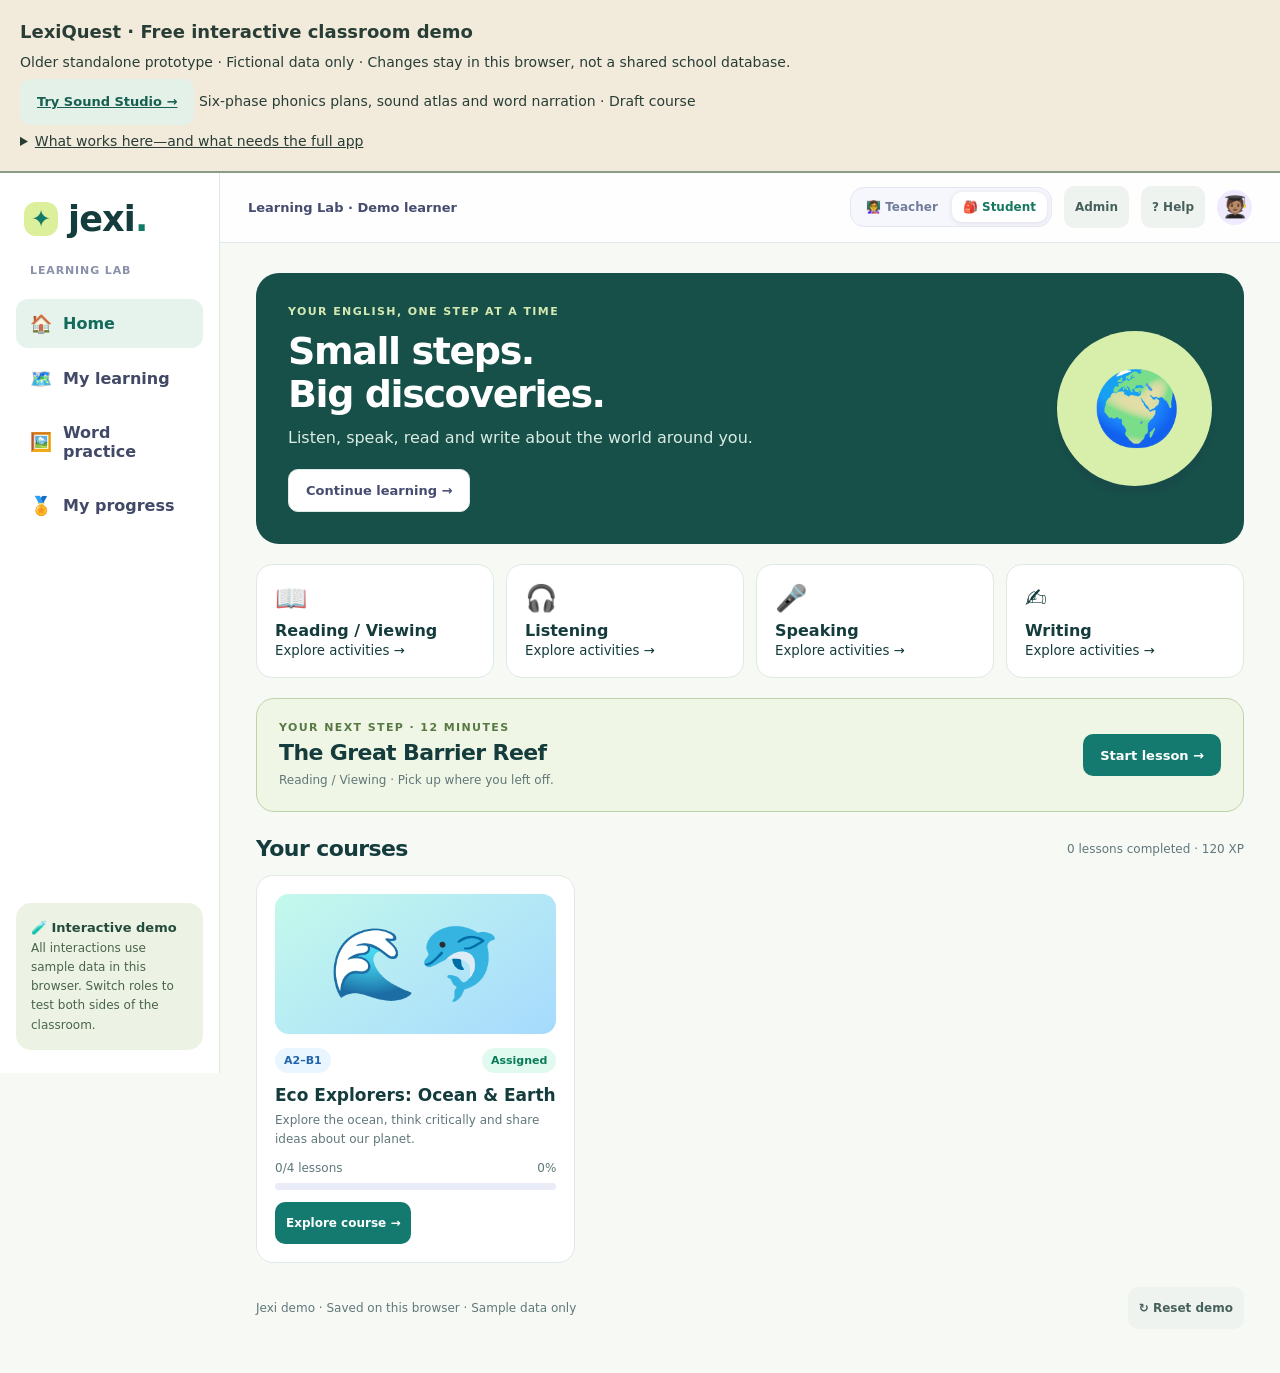
==== commit 824a431d: "Publish Sound Studio phonics draft with atlas and local practice" ====
--- a/index.html
+++ b/index.html
@@ -2,7 +2,7 @@
 :root{--ink:#161a42;--muted:#727898;--accent:#6854ed;--lav:#f1edff;--edge:#e8eaf5;--green:#17a67b;--card:#fff;--bg:#f6f8ff;--orange:#f4a640}*{box-sizing:border-box}body{font-family:Inter,ui-sans-serif,system-ui,-apple-system,Segoe UI,Arial,sans-serif;color:var(--ink);background:var(--bg);margin:0}button,input,select,textarea{font:inherit}button{cursor:pointer}button:focus-visible,input:focus-visible,textarea:focus-visible,select:focus-visible{outline:3px solid #9889ff;outline-offset:2px}h1,h2,h3,p{margin:0}h1{font-size:clamp(25px,3vw,36px);line-height:1.14;letter-spacing:-1.2px}h2{font-size:22px;letter-spacing:-.6px}h3{font-size:16px}p{line-height:1.53}.shell{max-width:1340px;min-height:680px;margin:0 auto;display:grid;grid-template-columns:225px minmax(0,1fr);background:#f8f9fe}.sidebar{background:white;border-right:1px solid var(--edge);padding:23px 16px;display:flex;flex-direction:column;gap:22px;min-height:700px}.brand{display:flex;align-items:center;gap:10px;padding:3px 8px}.brandlogo{width:34px;height:34px;display:grid;place-items:center;border-radius:12px;background:linear-gradient(145deg,#5f51fa,#a882ff);color:white;font-weight:900;font-size:24px}.brand strong{font-size:20px;letter-spacing:-.85px}.brand span{color:var(--accent)}.tag{font-size:11px;font-weight:800;letter-spacing:.08em;color:#8991ab;text-transform:uppercase;padding:0 14px}.nav{display:flex;flex-direction:column;gap:6px}.navbtn{width:100%;border:0;background:transparent;color:#424967;border-radius:12px;text-align:left;padding:12px 13px;font-weight:650;display:flex;align-items:center;gap:11px}.navbtn span{font-size:18px}.navbtn.active{background:var(--lav);color:#5444d9}.sidefoot{margin-top:auto;border-radius:15px;padding:15px;background:linear-gradient(160deg,#edf7ff,#eeeaff);font-size:12px;line-height:1.6;color:#595c84}.sidefoot strong{font-size:13px;color:#30346c}.main{min-width:0}.topbar{height:70px;background:#fff;border-bottom:1px solid var(--edge);display:flex;align-items:center;justify-content:space-between;gap:10px;padding:12px 28px}.topname{font-weight:700;color:#464c70}.rolezone{display:flex;align-items:center;gap:12px}.switch{display:flex;gap:3px;padding:4px;border:1px solid #e4e6f3;border-radius:14px;background:#f6f7fc}.switch button{border:0;background:transparent;border-radius:10px;padding:8px 11px;font-size:12px;font-weight:800;color:#727c9b}.switch button.on{background:white;box-shadow:0 1px 5px #20224f1f;color:var(--accent)}.avatar{background:#efeafd;border-radius:50%;width:35px;height:35px;display:grid;place-items:center;font-size:21px}.content{padding:25px 28px 42px}.sub{color:var(--muted);font-size:13px;margin-top:7px}.sectionhead{display:flex;justify-content:space-between;align-items:center;gap:10px;margin:24px 0 14px}.pill{display:inline-flex;gap:5px;align-items:center;font-size:11px;font-weight:850;border-radius:999px;padding:6px 9px;background:#f0edff;color:#5e4fdb}.pill.green{background:#e1faef;color:#087b59}.pill.orange{background:#fff2d6;color:#9b640c}.pill.blue{background:#e9f5ff;color:#2166aa}.btn{border:0;border-radius:12px;background:var(--accent);color:white;font-weight:800;padding:12px 16px;font-size:13px;display:inline-flex;gap:7px;align-items:center;justify-content:center}.btn.secondary{color:#534ac6;background:#ebe8ff}.btn.ghost{color:#595c87;background:#f0f2fa}.btn.plain{background:white;color:#464c70;border:1px solid var(--edge)}.btn.green{background:#16ad82}.btn.small{padding:9px 11px;font-size:12px;border-radius:10px}.btn:disabled{opacity:.5;cursor:not-allowed}.actions{display:flex;align-items:center;gap:7px;flex-wrap:wrap}.grid{display:grid;grid-template-columns:repeat(3,minmax(0,1fr));gap:15px}.grid.two{grid-template-columns:repeat(2,minmax(0,1fr))}.card{background:white;border:1px solid var(--edge);border-radius:20px;padding:18px;box-shadow:0 6px 16px #19245707}.hero{display:grid;grid-template-columns:1fr auto;gap:16px;align-items:center;overflow:hidden;min-height:193px;padding:26px 30px;border-radius:22px;background:linear-gradient(110deg,#5446cd,#6a68fa 56%,#8c9fff);color:white;position:relative}.hero h1{max-width:520px}.hero p{color:#e9eaff;margin:10px 0 18px;max-width:480px}.hero.art{background:linear-gradient(105deg,#075e80,#2379ae 60%,#70c2d5)}.hero .scene{font-size:80px;letter-spacing:-17px;filter:drop-shadow(0 8px 2px #2023531a);padding-right:13px}.metrics{display:grid;grid-template-columns:repeat(4,minmax(0,1fr));gap:12px;margin-top:15px}.metric{padding:16px;background:white;border:1px solid var(--edge);border-radius:17px}.metric strong{display:block;font-size:24px;letter-spacing:-.8px;margin-top:8px}.metric small{font-size:12px;color:var(--muted)}.c-visual{height:122px;border-radius:14px;display:flex;justify-content:center;align-items:center;font-size:70px;gap:4px;margin-bottom:14px;overflow:hidden}.c-visual.marine{background:linear-gradient(145deg,#c4f9ec,#a6dafe)}.c-visual.city{background:linear-gradient(145deg,#ffe7bf,#fdd3e2)}.c-visual.space{background:linear-gradient(145deg,#cbd2ff,#e1c4f5)}.c-visual.jungle{background:linear-gradient(145deg,#cbf6c8,#acf1f6)}.course-card h3{font-size:17px}.course-card p{font-size:12px;color:var(--muted);margin:6px 0 13px;min-height:36px}.bar{height:7px;border-radius:9px;background:#e9ebf7;overflow:hidden}.bar span{display:block;height:100%;background:linear-gradient(90deg,#20c39a,#5ed9c2);border-radius:9px}.row{display:flex;align-items:center;justify-content:space-between;gap:12px}.stack{display:flex;flex-direction:column;gap:12px}.unit{padding:16px 18px;border-radius:17px;background:white;border:1px solid var(--edge)}.unithead{display:flex;align-items:center;justify-content:space-between;gap:10px}.lessonrow{display:flex;align-items:center;gap:12px;padding:12px 0;border-top:1px solid #eff0f8}.lessonrow:first-of-type{margin-top:10px}.glyph{width:43px;height:43px;border-radius:13px;background:#f0ecff;display:grid;place-items:center;font-size:23px;flex:none}.lessonrow .meta{flex:1;min-width:0}.meta strong{display:block;font-size:13px}.meta small{font-size:11px;color:var(--muted)}.field{display:flex;flex-direction:column;gap:5px;font-size:12px;color:#434c76;font-weight:800}.field input,.field select,.field textarea{width:100%;border:1px solid #dfe3f0;border-radius:11px;background:white;color:#182044;padding:10px 11px;min-height:41px;font-weight:500}.field textarea{min-height:110px;resize:vertical;line-height:1.55}.formgrid{display:grid;grid-template-columns:repeat(2,minmax(0,1fr));gap:13px}.field.wide{grid-column:1/-1}.notice{background:#edf8ff;border:1px solid #c9eafb;padding:12px 15px;border-radius:12px;font-size:12px;color:#2f6282;line-height:1.55}.notice.warn{background:#fff8ea;border-color:#fee7b8;color:#8c622e}.answer{width:100%;display:flex;align-items:center;gap:12px;text-align:left;border:1.5px solid #e4e6f2;background:white;padding:13px;border-radius:13px;color:#353d69;font-weight:600}.answer.active{border-color:#6854ed;background:#f2efff}.answer.done.good{border-color:#0eaa80;background:#dff9ef}.answer.done.bad{border-color:#e78b83;background:#fff0ef}.letter{width:28px;height:28px;display:grid;place-items:center;background:#f1f1f9;border-radius:9px;flex:none;font-size:12px;font-weight:900}.reading{background:#fff;border:1px solid var(--edge);border-radius:19px;padding:22px;font-size:15px;line-height:1.9;color:#3d4568}.reading p{margin-top:12px}.skilltag{font-size:11px;color:#747a95;font-weight:800}.timeline{display:flex;gap:7px;align-items:center;flex-wrap:wrap}.node{display:flex;align-items:center;gap:8px;padding:8px;border-radius:12px;background:#f6f6ff;font-size:12px;font-weight:700}.node .number{width:23px;height:23px;display:grid;place-items:center;border-radius:50%;background:#ccc7ff;color:#3f339f}.node.complete .number{background:#3ac995;color:white}.vocab{border:0;background:white;border-radius:16px;box-shadow:0 4px 12px #14234a08;padding:10px;text-align:center;min-height:145px;display:flex;flex-direction:column;align-items:center;gap:8px;color:#242e57}.vocab .pic{font-size:60px;width:100%;border-radius:12px;display:grid;place-items:center;height:95px;background:linear-gradient(145deg,#e2fbf7,#f0eaff)}.vocab strong{font-size:13px}.vocab:focus-visible{outline:3px solid #8e87ff}.choiceWords{display:grid;grid-template-columns:repeat(2,minmax(0,1fr));gap:9px}.matchwrap{display:grid;grid-template-columns:1fr 1fr;gap:18px}.matchwrap button{width:100%;margin-bottom:9px}.matchwrap .vocab{height:98px;min-height:98px}.matchwrap .vocab .pic{font-size:45px;height:65px}.matchwrap button.selected{outline:3px solid #7d6cf7;background:#efeaff}.matchwrap button.matched{opacity:.45;pointer-events:none}.feedback{padding:15px;border-radius:14px;background:#e6faf0;color:#087654;border:1px solid #c3f1d8;font-weight:700;font-size:13px}.feedback.warn{background:#fff4e9;border-color:#ffe0b8;color:#925514}.tablewrap{overflow:auto}.datatable{border-collapse:collapse;width:100%;font-size:12px}.datatable td,.datatable th{text-align:left;padding:11px;border-bottom:1px solid #edf0f7}.datatable th{color:#8891ae;font-size:11px}.blank{padding:26px;text-align:center;border-radius:17px;background:#f6f8ff;color:var(--muted);font-size:13px}.banner{padding:13px 16px;border-radius:14px;background:#fff7e9;border:1px solid #ffe4b8;color:#95682f;font-size:12px;line-height:1.55;margin-bottom:17px}.smalltext{font-size:12px;color:var(--muted)}.demoGuide{padding:13px 16px;background:#eaf9f3;color:#16684b;border-radius:14px;font-size:13px;margin-bottom:15px}.lesson-columns{grid-template-columns:minmax(0,1.1fr) minmax(0,1fr)}.showmobile{display:none}@media(max-width:900px){.lesson-columns{grid-template-columns:minmax(0,1fr)}.shell{grid-template-columns:minmax(0,1fr);width:100%;max-width:100vw}.topname{min-width:0;overflow:hidden;text-overflow:ellipsis;white-space:nowrap}.sidebar,.main,.topbar,.content{min-width:0}.sidebar{min-height:unset;padding:11px 15px;gap:8px}.sidebar .brand{display:none}.sidebar .tag,.sidebar .sidefoot{display:none}.nav{flex-direction:row;overflow-x:auto;gap:5px}.navbtn{white-space:nowrap;width:auto;padding:10px}.topbar{padding:10px 15px;height:auto;min-height:61px}.content{padding:18px 15px}.grid{grid-template-columns:repeat(2,minmax(0,1fr))}.hero{padding:21px}.hero .scene{font-size:52px}.metrics{grid-template-columns:repeat(2,minmax(0,1fr))}}@media(max-width:520px){.grid,.grid.two,.formgrid{grid-template-columns:1fr}.hero{grid-template-columns:1fr}.hero .scene{display:none}.switch button{padding:7px}.topname{font-size:12px}.content{padding:15px 12px}.metric{padding:12px}.sectionhead{align-items:flex-start}.matchwrap{gap:8px}.rolezone{gap:7px}.topbar{padding:9px}.navbtn{font-size:12px}}@media(prefers-reduced-motion:reduce){*,*:before,*:after{scroll-behavior:auto!important;animation:none!important;transition:none!important}}
 
 :root{--ink:#153c3d;--muted:#607779;--accent:#14796e;--lav:#e1f2ec;--edge:#dfe9e5;--bg:#f4f7f3}body{background:#edf2ed}.shell{max-width:1600px;min-height:100vh;background:#f7f9f5;grid-template-columns:220px minmax(0,1fr)}.sidebar{background:#fff;position:sticky;top:0;height:100vh;min-height:0}.brand strong{font-size:35px}.brandlogo{background:#dcef9b;color:#244d42;border-radius:12px}.brand span{color:#117b67}.navbtn.active{color:#116a5b;background:#e6f3ed}.navbtn{padding:14px}.content{max-width:1250px;margin:auto;padding:30px 36px}.topbar{background:#ffffffc9}.card,.unit,.metric{box-shadow:none;border-radius:17px}.hero,.hero.art{background:#174f49;border-radius:23px;min-height:235px;padding:32px}.hero h1{font-size:38px;max-width:570px;letter-spacing:-1.4px}.hero p{color:#d9ece3}.hero .scene{background:#d8efac;border-radius:50%;width:155px;height:155px;display:grid;place-items:center;font-size:72px;letter-spacing:-17px}.btn{border-radius:10px;padding:13px 17px;min-height:42px}.btn.secondary{background:#e4f1e9;color:#175f50}.btn.ghost{background:#eff3ef;color:#46605b}.btn.green{background:#197b64}.pill{background:#e8eee1;color:#416041}.course-card{overflow:hidden}.c-visual{height:140px}.sub{font-size:14px}.answer{margin-bottom:9px}.answer.active{background:#e9f6ec;border-color:#208471}.metric strong{font-size:27px}.sidefoot{background:#edf3e4;color:#49644a}.sidefoot strong{color:#244b3c}.switch button.on{color:#16775f}.learning-next{margin:20px 0;padding:22px;border:1px solid #bdd4aa;background:#f0f6e5;border-radius:18px}.learning-next h2{margin:6px 0}.skill-grid{display:grid;grid-template-columns:repeat(4,1fr);gap:12px;margin:20px 0}.skill-card{padding:18px;border:1px solid var(--edge);border-radius:16px;background:white;text-align:left;color:var(--ink)}.skill-card b{display:block;margin-top:8px}.skill-card span{font-size:26px}.audio-panel{padding:16px;margin-top:15px;border-radius:14px;background:#edf3e8}.audio-panel select{max-width:100%}.topname{font-size:13px}.help-dialog{max-width:570px;border:0;border-radius:22px;padding:28px;box-shadow:0 20px 70px #1235}.help-dialog::backdrop{background:#132d3a80}.help-dialog li{margin:15px 0;line-height:1.5}.reading.big{font-size:20px}.admin-form{margin:20px 0}.rolezone{flex-wrap:wrap}.bread{font-size:12px;color:#647b70;margin-bottom:17px}.filter{margin:16px 0;max-width:430px}button:hover{filter:brightness(.97)}.step-label{font-size:11px;letter-spacing:1.4px;font-weight:800;color:#587945;text-transform:uppercase}@media(max-width:900px){.shell{grid-template-columns:1fr}.sidebar{position:static;height:auto}.content{padding:20px}.hero h1{font-size:30px}.skill-grid{grid-template-columns:repeat(2,1fr)}.topbar{flex-wrap:wrap}.rolezone{gap:4px}.hero .scene{width:110px;height:110px;font-size:50px}}@media(max-width:520px){.content{padding:16px}.hero{padding:23px}.hero .scene{display:none}.rolezone{width:100%;justify-content:space-between}.hero h1{font-size:28px}.row{flex-wrap:wrap}.skill-card{padding:13px}} 
-</style></head><body><header class="pages-notice"><strong>LexiQuest · Free interactive classroom demo</strong><p>Older standalone prototype · Fictional data only · Changes stay in this browser, not a shared school database.</p><details><summary>What works here—and what needs the full app</summary><p>Try Student, Teacher and Admin modes, create lessons, complete activities, assign courses and review sample work. Role switching is a simulation, not secure sign-in.</p><p>This version does not include the newer guided-paragraph reader, Listening Lab podcasts, translated Conversation or Live Arena. Real accounts, cross-device results, live multiplayer, recording uploads and premium AI voices require the separate server-backed app.</p><p>Do not enter real student names, passwords, private articles or recordings. Device narration depends on your browser and installed voices; some device voices may use online processing. GitHub may log visits. Reset demo clears this demo's saved browser data.</p></details></header><style>.pages-notice{padding:18px max(20px,calc((100vw - 1280px)/2));background:#f2ebdc;color:#283d36;border-bottom:2px solid #8a9b87;font:14px/1.55 system-ui,sans-serif}.pages-notice strong{font-size:18px}.pages-notice p{margin:6px 0}.pages-notice summary{cursor:pointer;text-decoration:underline}.pages-notice details{max-width:1000px}.pages-notice summary:focus-visible{outline:3px solid #335e4e;outline-offset:3px}</style><div id="app"></div><script>
+</style></head><body><header class="pages-notice"><strong>LexiQuest · Free interactive classroom demo</strong><p>Older standalone prototype · Fictional data only · Changes stay in this browser, not a shared school database.</p><p><a href="phonics/" class="btn secondary">Try Sound Studio →</a> Six-phase phonics plans, sound atlas and word narration · Draft course</p><details><summary>What works here—and what needs the full app</summary><p>Try Student, Teacher and Admin modes, create lessons, complete activities, assign courses and review sample work. Role switching is a simulation, not secure sign-in.</p><p>This version does not include the newer guided-paragraph reader, Listening Lab podcasts, translated Conversation or Live Arena. Real accounts, cross-device results, live multiplayer, recording uploads and premium AI voices require the separate server-backed app.</p><p>Do not enter real student names, passwords, private articles or recordings. Device narration depends on your browser and installed voices; some device voices may use online processing. GitHub may log visits. Reset demo clears this demo's saved browser data.</p></details></header><style>.pages-notice{padding:18px max(20px,calc((100vw - 1280px)/2));background:#f2ebdc;color:#283d36;border-bottom:2px solid #8a9b87;font:14px/1.55 system-ui,sans-serif}.pages-notice strong{font-size:18px}.pages-notice p{margin:6px 0}.pages-notice summary{cursor:pointer;text-decoration:underline}.pages-notice details{max-width:1000px}.pages-notice summary:focus-visible{outline:3px solid #335e4e;outline-offset:3px}</style><div id="app"></div><script>
 (()=>{
 const root=document.getElementById('app');const key='jexi-learning-demo-v2';const newId=()=>Math.random().toString(36).slice(2,10);const safe=s=>String(s??'').replace(/[&<>"']/g,c=>({'&':'&amp;','<':'&lt;','>':'&gt;','"':'&quot;',"'":'&#39;'}[c]));
 const strand={reading:{icon:'📖',name:'Reading / Viewing',color:'#e7e8ff'},listening:{icon:'🎧',name:'Listening',color:'#e2f6ff'},speaking:{icon:'🎤',name:'Speaking',color:'#ffe5ed'},writing:{icon:'✍️',name:'Writing',color:'#fff0d9'}};
